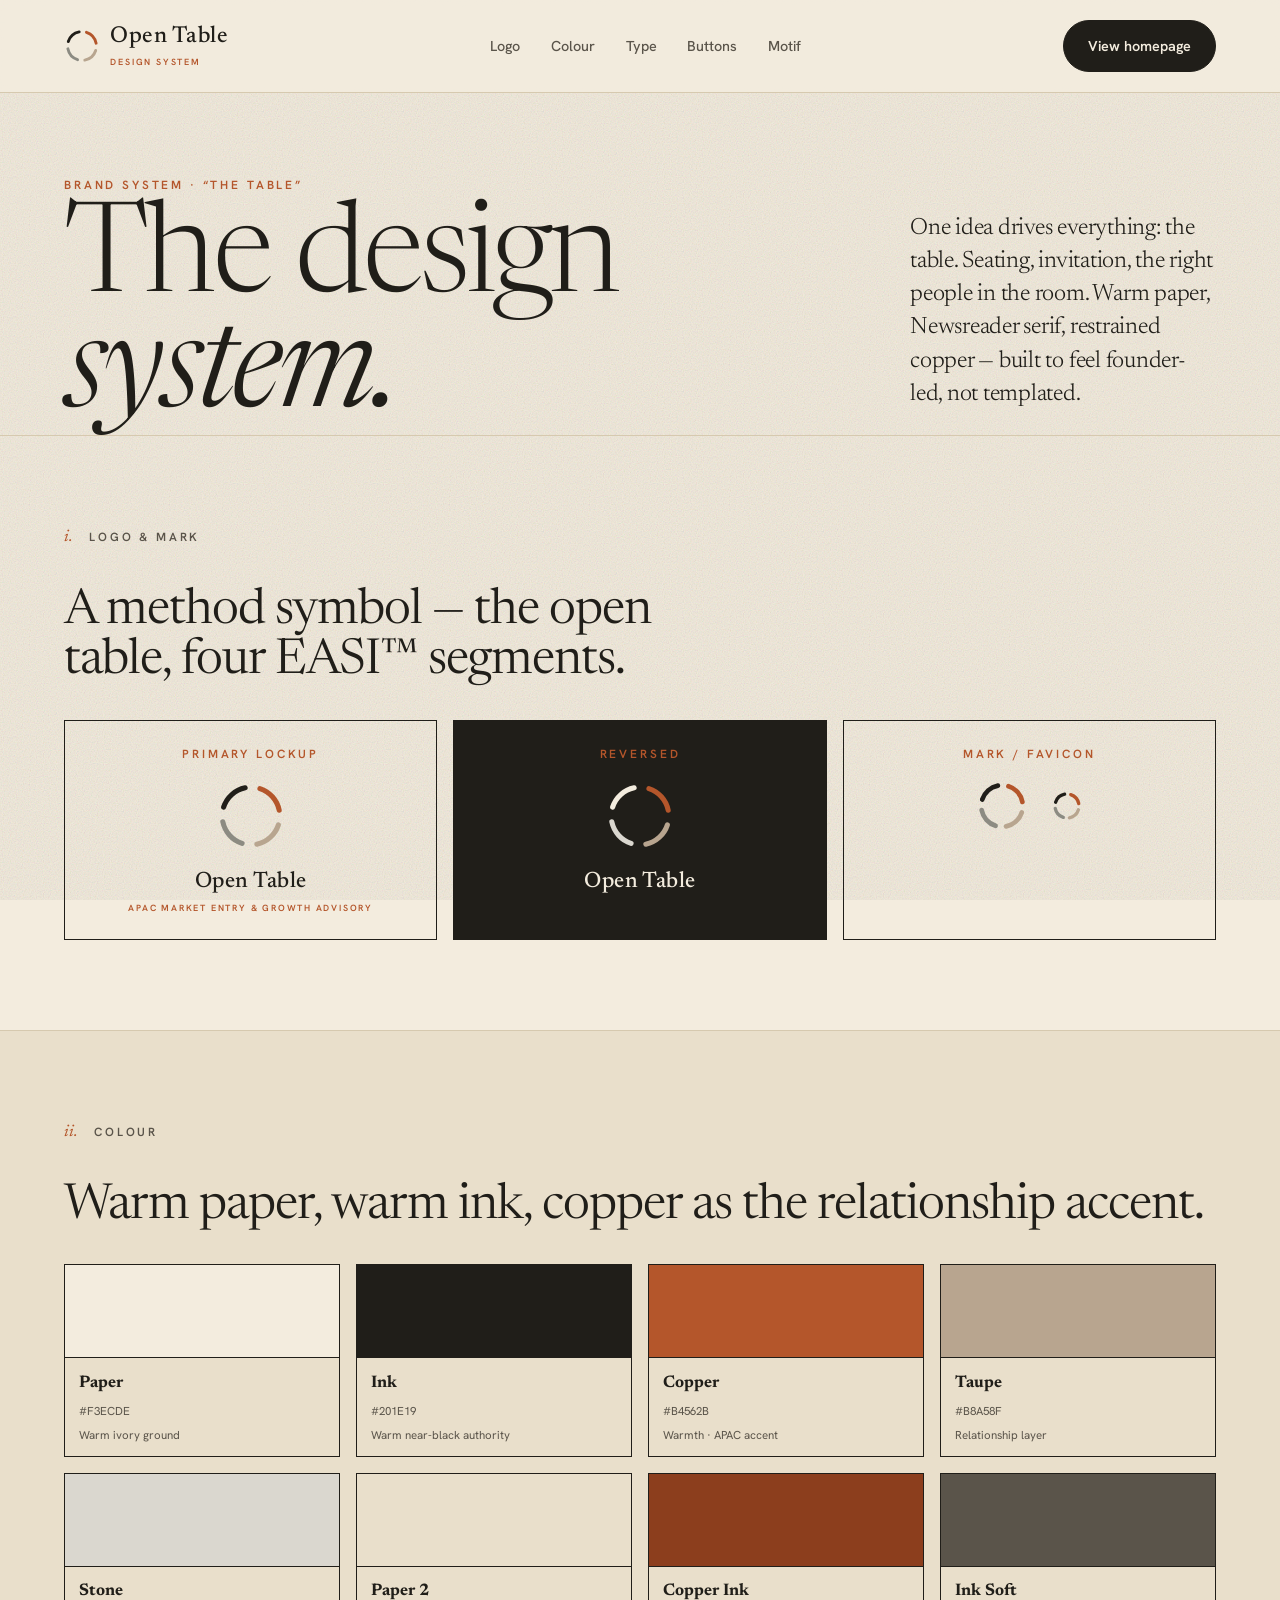
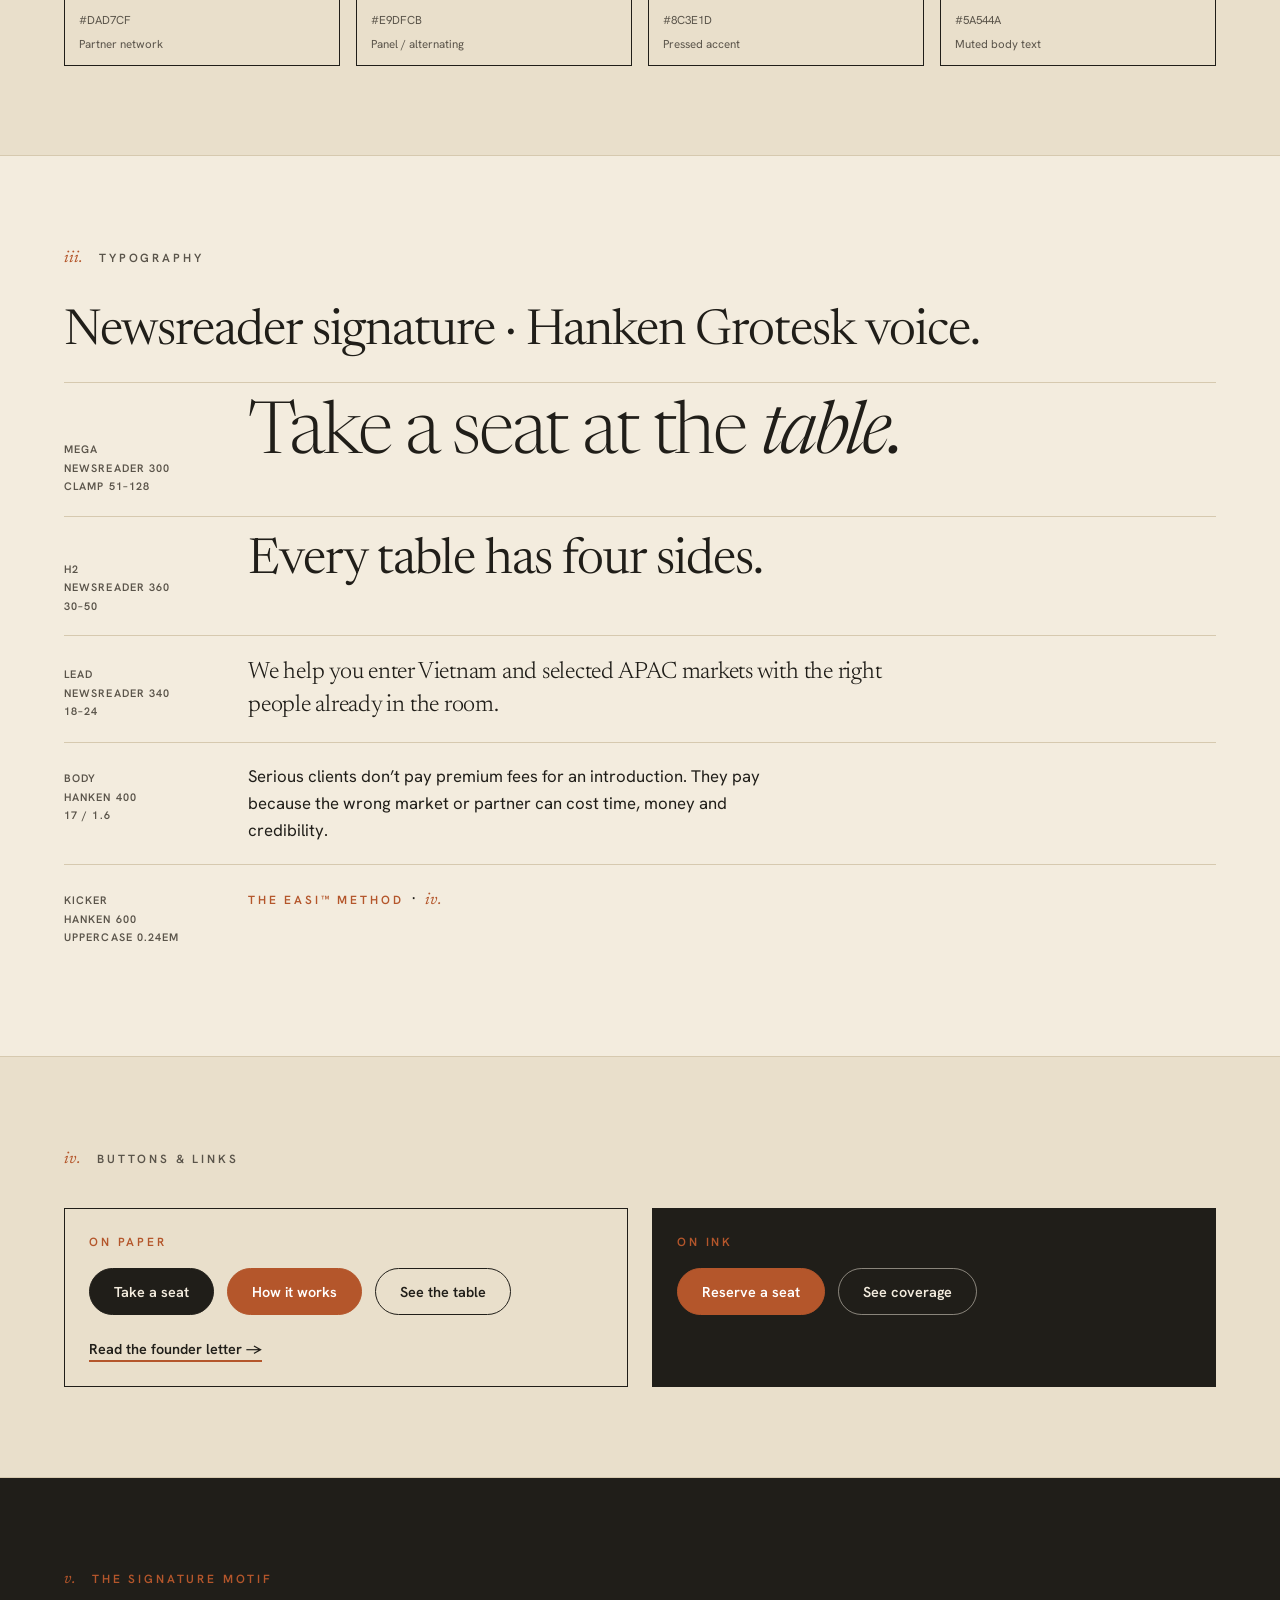
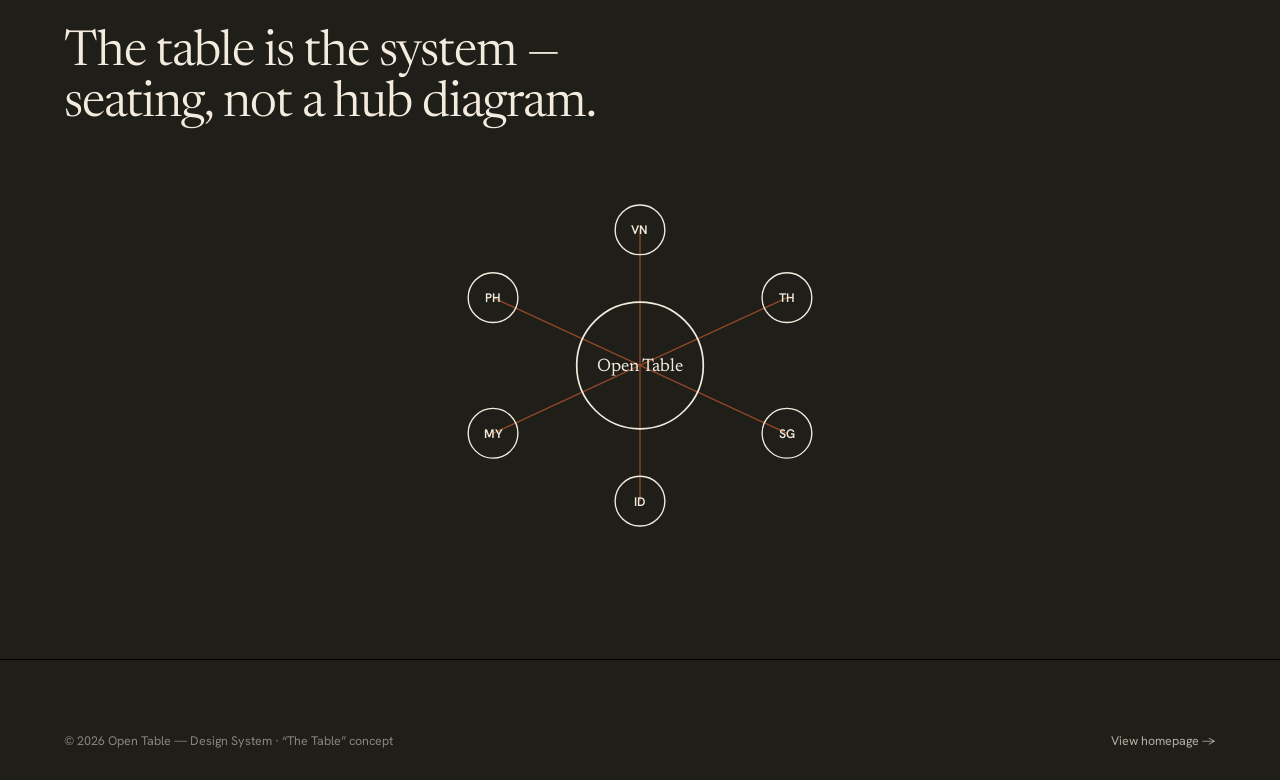
==== design-system.html @ 62f6e9d0 "Open Table homepage redesign — 'The Table' concept preview Static preview: editorial concept build (" ====
<!DOCTYPE html>
<html lang="en">
<head>
<meta charset="UTF-8" />
<meta name="viewport" content="width=device-width, initial-scale=1.0" />
<title>Open Table — Design System</title>
<link rel="preconnect" href="https://fonts.googleapis.com" />
<link rel="preconnect" href="https://fonts.gstatic.com" crossorigin />
<link href="https://fonts.googleapis.com/css2?family=Hanken+Grotesk:wght@400;500;600;700&family=Newsreader:ital,opsz,wght@0,6..72,300..600;1,6..72,300..500&display=swap" rel="stylesheet" />
<link rel="stylesheet" href="assets/css/tokens.css" />
<link rel="stylesheet" href="assets/css/style.css" />
</head>
<body>

<header class="topbar">
  <a class="brand" href="index.html">
    <svg class="brand__ring" viewBox="0 0 100 100" aria-hidden="true">
      <g fill="none" stroke-width="8" stroke-linecap="round">
        <circle cx="50" cy="50" r="40" stroke="#B4562B" stroke-dasharray="42 209" transform="rotate(-72 50 50)"/>
        <circle cx="50" cy="50" r="40" stroke="#B8A58F" stroke-dasharray="42 209" transform="rotate(18 50 50)"/>
        <circle cx="50" cy="50" r="40" stroke="#8C8B82" stroke-dasharray="42 209" transform="rotate(108 50 50)"/>
        <circle cx="50" cy="50" r="40" stroke="#201E19" stroke-dasharray="42 209" transform="rotate(198 50 50)"/>
      </g>
    </svg>
    <span><span class="brand__name">Open Table</span><span class="brand__sub">Design System</span></span>
  </a>
  <nav class="mainnav">
    <a href="#logo">Logo</a><a href="#colour">Colour</a><a href="#type">Type</a><a href="#buttons">Buttons</a><a href="#motif">Motif</a>
  </nav>
  <a class="btn btn--fill" href="index.html">View homepage</a>
</header>

<!-- INTRO -->
<section class="hero">
  <div class="wrap">
    <div class="hero__head">
      <div>
        <span class="kicker">Brand system · “The Table”</span>
        <h1 class="mega">The design<br><em>system.</em></h1>
      </div>
      <div class="hero__aside">
        <p class="lead">One idea drives everything: the table. Seating, invitation, the right people in the room. Warm paper, Newsreader serif, restrained copper — built to feel founder-led, not templated.</p>
      </div>
    </div>
  </div>
</section>

<!-- LOGO -->
<section class="sec" id="logo">
  <div class="wrap">
    <div class="sechead"><span class="seatno">i.</span><span class="kicker kicker--ink">Logo &amp; mark</span></div>
    <h2 class="h2" style="max-width:24ch;margin-bottom:2rem;">A method symbol — the open table, four EASI™ segments.</h2>
    <div class="grid-3">
      <div class="tile" style="text-align:center;">
        <span class="kicker">Primary lockup</span>
        <svg class="brand__ring" style="width:72px;height:72px;margin:0 auto;" viewBox="0 0 100 100"><g fill="none" stroke-width="7" stroke-linecap="round"><circle cx="50" cy="50" r="40" stroke="#B4562B" stroke-dasharray="42 209" transform="rotate(-72 50 50)"/><circle cx="50" cy="50" r="40" stroke="#B8A58F" stroke-dasharray="42 209" transform="rotate(18 50 50)"/><circle cx="50" cy="50" r="40" stroke="#8C8B82" stroke-dasharray="42 209" transform="rotate(108 50 50)"/><circle cx="50" cy="50" r="40" stroke="#201E19" stroke-dasharray="42 209" transform="rotate(198 50 50)"/></g></svg>
        <div style="margin-top:1rem;"><span class="brand__name" style="font-size:1.4rem;">Open Table</span><span class="brand__sub" style="display:block;margin-top:6px;">APAC Market Entry &amp; Growth Advisory</span></div>
      </div>
      <div class="tile" style="text-align:center;background:var(--ink);border-color:var(--ink);">
        <span class="kicker">Reversed</span>
        <svg class="brand__ring" style="width:72px;height:72px;margin:0 auto;" viewBox="0 0 100 100"><g fill="none" stroke-width="7" stroke-linecap="round"><circle cx="50" cy="50" r="40" stroke="#B4562B" stroke-dasharray="42 209" transform="rotate(-72 50 50)"/><circle cx="50" cy="50" r="40" stroke="#B8A58F" stroke-dasharray="42 209" transform="rotate(18 50 50)"/><circle cx="50" cy="50" r="40" stroke="#DAD7CF" stroke-dasharray="42 209" transform="rotate(108 50 50)"/><circle cx="50" cy="50" r="40" stroke="#F3ECDE" stroke-dasharray="42 209" transform="rotate(198 50 50)"/></g></svg>
        <div style="margin-top:1rem;"><span class="brand__name" style="font-size:1.4rem;color:var(--paper);">Open Table</span></div>
      </div>
      <div class="tile" style="text-align:center;">
        <span class="kicker">Mark / favicon</span>
        <div style="display:flex;gap:1.5rem;justify-content:center;align-items:center;">
          <svg class="brand__ring" style="width:52px;height:52px;" viewBox="0 0 100 100"><g fill="none" stroke-width="9" stroke-linecap="round"><circle cx="50" cy="50" r="40" stroke="#B4562B" stroke-dasharray="42 209" transform="rotate(-72 50 50)"/><circle cx="50" cy="50" r="40" stroke="#B8A58F" stroke-dasharray="42 209" transform="rotate(18 50 50)"/><circle cx="50" cy="50" r="40" stroke="#8C8B82" stroke-dasharray="42 209" transform="rotate(108 50 50)"/><circle cx="50" cy="50" r="40" stroke="#201E19" stroke-dasharray="42 209" transform="rotate(198 50 50)"/></g></svg>
          <svg class="brand__ring" style="width:30px;height:30px;" viewBox="0 0 100 100"><g fill="none" stroke-width="11" stroke-linecap="round"><circle cx="50" cy="50" r="40" stroke="#B4562B" stroke-dasharray="42 209" transform="rotate(-72 50 50)"/><circle cx="50" cy="50" r="40" stroke="#B8A58F" stroke-dasharray="42 209" transform="rotate(18 50 50)"/><circle cx="50" cy="50" r="40" stroke="#8C8B82" stroke-dasharray="42 209" transform="rotate(108 50 50)"/><circle cx="50" cy="50" r="40" stroke="#201E19" stroke-dasharray="42 209" transform="rotate(198 50 50)"/></g></svg>
        </div>
      </div>
    </div>
  </div>
</section>

<!-- COLOUR -->
<section class="sec sec--panel" id="colour">
  <div class="wrap">
    <div class="sechead"><span class="seatno">ii.</span><span class="kicker kicker--ink">Colour</span></div>
    <h2 class="h2" style="margin-bottom:2rem;">Warm paper, warm ink, copper as the relationship accent.</h2>
    <div class="grid-4">
      <div class="swatch"><div class="swatch__chip" style="background:#F3ECDE"></div><div class="swatch__meta"><b>Paper</b><code>#F3ECDE</code><small>Warm ivory ground</small></div></div>
      <div class="swatch"><div class="swatch__chip" style="background:#201E19"></div><div class="swatch__meta"><b>Ink</b><code>#201E19</code><small>Warm near-black authority</small></div></div>
      <div class="swatch"><div class="swatch__chip" style="background:#B4562B"></div><div class="swatch__meta"><b>Copper</b><code>#B4562B</code><small>Warmth · APAC accent</small></div></div>
      <div class="swatch"><div class="swatch__chip" style="background:#B8A58F"></div><div class="swatch__meta"><b>Taupe</b><code>#B8A58F</code><small>Relationship layer</small></div></div>
      <div class="swatch"><div class="swatch__chip" style="background:#DAD7CF"></div><div class="swatch__meta"><b>Stone</b><code>#DAD7CF</code><small>Partner network</small></div></div>
      <div class="swatch"><div class="swatch__chip" style="background:#E9DFCB"></div><div class="swatch__meta"><b>Paper 2</b><code>#E9DFCB</code><small>Panel / alternating</small></div></div>
      <div class="swatch"><div class="swatch__chip" style="background:#8C3E1D"></div><div class="swatch__meta"><b>Copper Ink</b><code>#8C3E1D</code><small>Pressed accent</small></div></div>
      <div class="swatch"><div class="swatch__chip" style="background:#5A544A"></div><div class="swatch__meta"><b>Ink Soft</b><code>#5A544A</code><small>Muted body text</small></div></div>
    </div>
  </div>
</section>

<!-- TYPE -->
<section class="sec" id="type">
  <div class="wrap">
    <div class="sechead"><span class="seatno">iii.</span><span class="kicker kicker--ink">Typography</span></div>
    <h2 class="h2" style="margin-bottom:1.5rem;">Newsreader signature · Hanken Grotesk voice.</h2>
    <div class="type-row"><div class="meta">Mega<br>Newsreader 300<br>clamp 51–128</div><div class="mega" style="font-size:clamp(2.5rem,6vw,4.5rem)">Take a seat at the <em>table.</em></div></div>
    <div class="type-row"><div class="meta">H2<br>Newsreader 360<br>30–50</div><div class="h2">Every table has four sides.</div></div>
    <div class="type-row"><div class="meta">Lead<br>Newsreader 340<br>18–24</div><div class="lead" style="max-width:50ch;">We help you enter Vietnam and selected APAC markets with the right people already in the room.</div></div>
    <div class="type-row"><div class="meta">Body<br>Hanken 400<br>17 / 1.6</div><div class="body-sans">Serious clients don’t pay premium fees for an introduction. They pay because the wrong market or partner can cost time, money and credibility.</div></div>
    <div class="type-row"><div class="meta">Kicker<br>Hanken 600<br>uppercase 0.24em</div><div><span class="kicker">The EASI™ Method</span> &nbsp;·&nbsp; <span class="seatno">iv.</span></div></div>
  </div>
</section>

<!-- BUTTONS -->
<section class="sec sec--panel" id="buttons">
  <div class="wrap">
    <div class="sechead"><span class="seatno">iv.</span><span class="kicker kicker--ink">Buttons &amp; links</span></div>
    <div class="grid-2">
      <div class="tile"><span class="kicker">On paper</span>
        <div class="btn-row"><button class="btn btn--fill">Take a seat</button><button class="btn btn--copper">How it works</button><button class="btn btn--ghost">See the table</button></div>
        <div style="margin-top:1.25rem;"><a class="underlink" href="#">Read the founder letter</a></div>
      </div>
      <div class="tile" style="background:var(--ink);border-color:var(--ink);"><span class="kicker">On ink</span>
        <div class="btn-row"><button class="btn btn--copper">Reserve a seat</button><button class="btn btn--onink">See coverage</button></div>
      </div>
    </div>
  </div>
</section>

<!-- MOTIF -->
<section class="sec sec--ink" id="motif">
  <div class="wrap">
    <div class="sechead"><span class="seatno" style="color:var(--copper)">v.</span><span class="kicker">The signature motif</span></div>
    <h2 class="h2" style="max-width:20ch;margin-bottom:2rem;">The table is the system — seating, not a hub diagram.</h2>
    <svg viewBox="0 0 460 360" style="max-width:520px;margin:0 auto;" role="img" aria-label="Seating diagram motif">
      <g stroke="#B4562B" stroke-width="1.2" opacity="0.75">
        <line x1="230" y1="180" x2="230" y2="60"/><line x1="230" y1="180" x2="360" y2="120"/><line x1="230" y1="180" x2="360" y2="240"/><line x1="230" y1="180" x2="230" y2="300"/><line x1="230" y1="180" x2="100" y2="240"/><line x1="230" y1="180" x2="100" y2="120"/>
      </g>
      <circle cx="230" cy="180" r="56" fill="none" stroke="#F3ECDE" stroke-width="1.5"/>
      <text x="230" y="185" text-anchor="middle" font-family="Newsreader, serif" font-size="16" fill="#F3ECDE">Open Table</text>
      <g fill="#F3ECDE" text-anchor="middle" font-family="Hanken Grotesk, sans-serif" font-weight="600" font-size="11">
        <circle cx="230" cy="60" r="22" fill="none" stroke="#F3ECDE" stroke-width="1.2"/><text x="230" y="64">VN</text>
        <circle cx="360" cy="120" r="22" fill="none" stroke="#F3ECDE" stroke-width="1.2"/><text x="360" y="124">TH</text>
        <circle cx="360" cy="240" r="22" fill="none" stroke="#F3ECDE" stroke-width="1.2"/><text x="360" y="244">SG</text>
        <circle cx="230" cy="300" r="22" fill="none" stroke="#F3ECDE" stroke-width="1.2"/><text x="230" y="304">ID</text>
        <circle cx="100" cy="240" r="22" fill="none" stroke="#F3ECDE" stroke-width="1.2"/><text x="100" y="244">MY</text>
        <circle cx="100" cy="120" r="22" fill="none" stroke="#F3ECDE" stroke-width="1.2"/><text x="100" y="124">PH</text>
      </g>
    </svg>
  </div>
</section>

<footer class="foot">
  <div class="wrap">
    <div class="foot__legal" style="border:0;padding:0;">
      <span>© 2026 Open Table — Design System · “The Table” concept</span>
      <span><a href="index.html">View homepage →</a></span>
    </div>
  </div>
</footer>

<script src="assets/js/reveal.js" defer></script>
</body>
</html>
---- assets/css/tokens.css ----
/* ============================================================
   OPEN TABLE — Design Tokens  ·  "The Table" concept
   ============================================================ */
:root {
  /* Warm paper + ink (not flat corporate white/beige) */
  --paper:    #F3ECDE;   /* warm ivory ground            */
  --paper-2:  #E9DFCB;   /* deeper panel                 */
  --cream:    #FBF7EE;   /* raised surface               */
  --ink:      #201E19;   /* warm near-black              */
  --ink-soft: #5A544A;   /* muted body                   */
  --line:     #D6C9AF;   /* warm hairline                */

  /* Brand palette (from deck, slightly enriched) */
  --copper:      #B4562B;
  --copper-ink:  #8C3E1D;
  --copper-tint: #E7D3C2;
  --taupe:       #B8A58F;
  --stone:       #DAD7CF;
  --charcoal:    #201E19;

  /* Semantic */
  --bg: var(--paper);
  --text: var(--ink);
  --muted: var(--ink-soft);
  --accent: var(--copper);
  --border: var(--line);

  /* Type */
  --serif: "Newsreader", Georgia, "Times New Roman", serif;
  --sans:  "Hanken Grotesk", system-ui, -apple-system, Segoe UI, sans-serif;

  --fs-mega:  clamp(3.2rem, 1.4rem + 8vw, 8rem);
  --fs-h1:    clamp(2.4rem, 1.4rem + 4vw, 4.5rem);
  --fs-h2:    clamp(1.9rem, 1.3rem + 2.4vw, 3.1rem);
  --fs-h3:    clamp(1.3rem, 1.05rem + 1vw, 1.7rem);
  --fs-lead:  clamp(1.15rem, 1rem + 0.6vw, 1.5rem);
  --fs-body:  1.05rem;
  --fs-small: 0.82rem;

  --gutter: clamp(1.25rem, 5vw, 5rem);
  --maxw: 1320px;
}
---- assets/css/style.css ----
/* ============================================================
   OPEN TABLE — "The Table" concept
   Built around the seating metaphor. Layout rhythm varies
   per section on purpose (anti-template).
   ============================================================ */

*,*::before,*::after{ box-sizing:border-box; }
html{ scroll-behavior:smooth; -webkit-text-size-adjust:100%; }

body{
  margin:0;
  background:var(--bg);
  color:var(--text);
  font-family:var(--sans);
  font-size:var(--fs-body);
  line-height:1.6;
  -webkit-font-smoothing:antialiased;
  text-rendering:optimizeLegibility;
  position:relative;
}
/* Paper grain — kills the flat-corporate feel */
body::before{
  content:""; position:fixed; inset:0; pointer-events:none; z-index:1; opacity:0.5;
  background-image:url("data:image/svg+xml,%3Csvg xmlns='http://www.w3.org/2000/svg' width='140' height='140'%3E%3Cfilter id='n'%3E%3CfeTurbulence type='fractalNoise' baseFrequency='0.85' numOctaves='2' stitchTiles='stitch'/%3E%3C/filter%3E%3Crect width='100%25' height='100%25' filter='url(%23n)' opacity='0.55'/%3E%3C/svg%3E");
  mix-blend-mode:multiply;
}
body > *{ position:relative; z-index:2; }

img,svg{ display:block; max-width:100%; }
a{ color:inherit; text-decoration:none; }
::selection{ background:var(--copper); color:#fff; }

.wrap{ width:100%; max-width:var(--maxw); margin-inline:auto; padding-inline:var(--gutter); }

/* ---- Type roles ---- */
h1,h2,h3{ margin:0; font-weight:400; }
.serif{ font-family:var(--serif); }
.mega{ font-family:var(--serif); font-weight:300; font-size:var(--fs-mega); line-height:0.92; letter-spacing:-0.03em; }
.mega em, .h1 em, .h2 em{ font-style:italic; font-weight:340; }
.h1{ font-family:var(--serif); font-weight:340; font-size:var(--fs-h1); line-height:1; letter-spacing:-0.025em; }
.h2{ font-family:var(--serif); font-weight:360; font-size:var(--fs-h2); line-height:1.02; letter-spacing:-0.02em; }
.h3{ font-family:var(--serif); font-weight:420; font-size:var(--fs-h3); line-height:1.12; letter-spacing:-0.01em; }
.lead{ font-family:var(--serif); font-weight:340; font-size:var(--fs-lead); line-height:1.4; letter-spacing:-0.01em; }
.body-sans{ max-width:60ch; }

/* small-caps label instead of mono-cosplay */
.kicker{
  font-family:var(--sans); font-weight:600; font-size:0.74rem;
  letter-spacing:0.24em; text-transform:uppercase; color:var(--copper);
}
.kicker--ink{ color:var(--ink-soft); }
.seatno{ font-family:var(--serif); font-style:italic; font-size:1rem; color:var(--copper); }

/* ============================================================
   HEADER
   ============================================================ */
.topbar{
  display:flex; align-items:center; justify-content:space-between; gap:2rem;
  padding:1.25rem var(--gutter);
  border-bottom:1px solid var(--border);
  position:sticky; top:0; z-index:60;
  background:color-mix(in srgb, var(--paper) 88%, transparent);
  backdrop-filter:blur(8px);
}
.brand{ display:inline-flex; align-items:center; gap:0.65rem; }
.brand__ring{ width:36px; height:36px; flex:none; }
.brand__name{ font-family:var(--serif); font-weight:500; font-size:1.45rem; letter-spacing:0.02em; line-height:1; }
.brand__sub{ display:block; font-family:var(--sans); font-size:0.56rem; font-weight:600; letter-spacing:0.2em; text-transform:uppercase; color:var(--copper); margin-top:5px; }
.mainnav{ display:flex; align-items:center; gap:clamp(1rem,2.4vw,2rem); }
.mainnav a{ font-family:var(--sans); font-weight:500; font-size:0.9rem; color:var(--ink-soft); transition:color .15s; }
.mainnav a:hover{ color:var(--ink); }
@media(max-width:940px){ .mainnav, .topbar .btn{ display:none; } }

/* ============================================================
   BUTTONS
   ============================================================ */
.btn{
  display:inline-flex; align-items:center; gap:0.55rem;
  font-family:var(--sans); font-weight:600; font-size:0.9rem;
  padding:0.85rem 1.5rem; border:1.5px solid var(--ink); border-radius:100px;
  background:transparent; color:var(--ink); cursor:pointer;
  transition:background .18s, color .18s, transform .18s;
}
.btn:hover{ transform:translateY(-2px); }
.btn--fill{ background:var(--ink); color:var(--paper); }
.btn--fill:hover{ background:var(--copper); border-color:var(--copper); }
.btn--copper{ background:var(--copper); border-color:var(--copper); color:#fff; }
.btn--copper:hover{ background:var(--copper-ink); border-color:var(--copper-ink); }
.btn--ghost:hover{ background:var(--ink); color:var(--paper); }
.btn--onink{ border-color:rgba(243,236,222,0.5); color:var(--paper); }
.btn--onink:hover{ background:var(--paper); color:var(--ink); }
.btn-row{ display:flex; flex-wrap:wrap; gap:0.8rem; }
.underlink{ font-family:var(--sans); font-weight:600; font-size:0.9rem; border-bottom:2px solid var(--copper); padding-bottom:2px; }
.underlink::after{ content:" \2192"; }

/* ============================================================
   HERO  —  the table sits under the invitation
   ============================================================ */
.hero{ padding:clamp(2.5rem,6vw,5rem) 0 0; border-bottom:1px solid var(--border); overflow:hidden; }
.hero__head{ display:grid; grid-template-columns:1fr auto; gap:2rem; align-items:end; }
@media(max-width:820px){ .hero__head{ grid-template-columns:1fr; } }
.hero .mega{ margin:0.5rem 0 0; }
.hero__aside{ max-width:34ch; }
.hero__aside .lead{ color:var(--ink); }
.hero__aside .btn-row{ margin-top:1.5rem; }

/* the table graphic band */
.tablewrap{ margin-top:clamp(2rem,4vw,3.5rem); }
.tablefig{ width:100%; height:auto; display:block; }
.hero__foot{ display:flex; flex-wrap:wrap; gap:1.5rem 2.5rem; padding:1.5rem 0 clamp(2rem,4vw,3rem); }
.hero__foot div{ border-left:2px solid var(--copper); padding-left:0.9rem; }
.hero__foot b{ font-family:var(--serif); font-size:1.25rem; display:block; line-height:1.1; }
.hero__foot span{ font-size:0.82rem; color:var(--ink-soft); }

/* ============================================================
   INVITATION RULE (running line between the name letters)
   ============================================================ */
.marquee{ background:var(--ink); color:var(--paper); }
.marquee .wrap{ display:flex; align-items:center; justify-content:center; gap:1.5rem; flex-wrap:wrap; padding:0.85rem 0; }
.marquee span{ font-family:var(--serif); font-style:italic; font-size:1.05rem; }
.marquee .dot{ color:var(--copper); font-style:normal; }

/* ============================================================
   SECTION SHELL (varies via modifiers)
   ============================================================ */
.sec{ padding-block:clamp(3.5rem,7vw,6.5rem); border-bottom:1px solid var(--border); }
.sec--panel{ background:var(--paper-2); }
.sec--ink{ background:var(--ink); color:var(--paper); border-bottom-color:#000; }
.sec--ink .lead{ color:rgba(243,236,222,0.92); }
.sec--ink .muted{ color:rgba(243,236,222,0.6); }
.sechead{ display:flex; align-items:baseline; gap:1rem; margin-bottom:2.25rem; }
.sechead .seatno{ flex:none; }

/* ============================================================
   METHOD — four sides of the table
   ============================================================ */
.method-intro{ display:grid; grid-template-columns:1fr 1fr; gap:clamp(1.5rem,4vw,4rem); align-items:end; margin-bottom:3rem; }
@media(max-width:780px){ .method-intro{ grid-template-columns:1fr; } }
.sides{ display:grid; grid-template-columns:repeat(4,1fr); gap:0; border:1px solid var(--ink); }
@media(max-width:780px){ .sides{ grid-template-columns:1fr 1fr; } }
@media(max-width:460px){ .sides{ grid-template-columns:1fr; } }
.side{ padding:clamp(1.25rem,2.4vw,2rem); border-right:1px solid var(--line); position:relative; min-height:210px; display:flex; flex-direction:column; }
.side:last-child{ border-right:0; }
@media(max-width:780px){ .side{ border-bottom:1px solid var(--line); } }
.side__L{ font-family:var(--serif); font-weight:300; font-size:clamp(3rem,5vw,4.5rem); line-height:0.8; color:var(--copper); }
.side__n{ font-family:var(--serif); font-style:italic; font-size:1.35rem; margin:0.75rem 0 0.35rem; }
.side__d{ font-size:0.9rem; color:var(--ink-soft); margin-top:auto; }
.side__tag{ font-family:var(--sans); font-weight:600; font-size:0.66rem; letter-spacing:0.16em; text-transform:uppercase; color:var(--copper); margin-top:0.75rem; }

/* ============================================================
   POSITION — big typographic Not / Is
   ============================================================ */
.stance{ display:grid; gap:0; }
.stance__row{ display:grid; grid-template-columns:1fr 1fr; gap:clamp(1rem,4vw,4rem); padding:1.5rem 0; border-top:1px solid rgba(243,236,222,0.18); align-items:baseline; }
.stance__row:first-child{ border-top:0; }
.stance__not{ font-family:var(--serif); font-size:clamp(1.2rem,2.4vw,1.9rem); color:rgba(243,236,222,0.42); text-decoration:line-through; text-decoration-color:var(--copper); text-decoration-thickness:1px; letter-spacing:-0.01em; }
.stance__is{ font-family:var(--serif); font-style:italic; font-size:clamp(1.35rem,2.8vw,2.3rem); letter-spacing:-0.01em; }
.stance__is b{ font-style:normal; font-weight:300; color:var(--copper); font-family:var(--sans); font-size:0.66rem; letter-spacing:0.2em; text-transform:uppercase; display:block; margin-bottom:0.35rem; }
@media(max-width:640px){ .stance__row{ grid-template-columns:1fr; gap:0.4rem; } }

/* ============================================================
   FOUNDER — a signed letter
   ============================================================ */
.letter{ display:grid; grid-template-columns:0.8fr 1.2fr; gap:clamp(2rem,5vw,4.5rem); align-items:start; }
@media(max-width:820px){ .letter{ grid-template-columns:1fr; } }
.letter__aside{ position:sticky; top:120px; }
.portrait{ margin:0; border:1px solid var(--ink); padding:0.55rem; background:var(--cream); }
.portrait img{
  display:block; width:100%; aspect-ratio:4/5; object-fit:cover; object-position:54% 32%;
  filter:saturate(1.02) contrast(1.02);
}
.portrait figcaption{
  font-family:var(--sans); font-weight:600; font-size:0.68rem; letter-spacing:0.14em;
  text-transform:uppercase; color:var(--ink-soft);
  padding:0.7rem 0.15rem 0.15rem; display:flex; justify-content:space-between; gap:0.5rem;
}
.letter__aside .kicker{ display:block; margin-top:1.25rem; }
.letter__aside .fact{ font-family:var(--serif); font-size:1.05rem; line-height:1.35; margin-top:0.5rem; }
.letter__body .h2{ max-width:20ch; }
.letter__p{ font-family:var(--serif); font-weight:340; font-size:clamp(1.15rem,1rem+0.7vw,1.5rem); line-height:1.5; letter-spacing:-0.01em; margin:1.5rem 0; }
.letter__p em{ font-style:italic; color:var(--copper-ink); }
.sign{ margin-top:2rem; }
.sign__name{ font-family:var(--serif); font-style:italic; font-size:2rem; }
.sign__role{ font-family:var(--sans); font-weight:600; font-size:0.72rem; letter-spacing:0.16em; text-transform:uppercase; color:var(--ink-soft); margin-top:0.35rem; }

/* ============================================================
   ENGAGEMENTS — index rows
   ============================================================ */
.rows{ border-top:1px solid var(--ink); }
.row{
  display:grid; grid-template-columns:3.5rem 1fr auto; gap:1.5rem; align-items:baseline;
  padding:1.5rem 0.5rem; border-bottom:1px solid var(--line);
  transition:background .18s, padding-left .18s;
}
.row:hover{ background:var(--cream); padding-left:1.25rem; }
.row__n{ font-family:var(--serif); font-style:italic; font-size:1.3rem; color:var(--copper); }
.row__t{ font-family:var(--serif); font-size:clamp(1.3rem,2.2vw,1.7rem); letter-spacing:-0.01em; }
.row__d{ font-size:0.92rem; color:var(--ink-soft); max-width:52ch; margin-top:0.25rem; }
.row__tag{ font-family:var(--sans); font-weight:600; font-size:0.66rem; letter-spacing:0.16em; text-transform:uppercase; color:var(--copper); white-space:nowrap; }
@media(max-width:680px){ .row{ grid-template-columns:2.5rem 1fr; } .row__tag{ display:none; } }

/* ============================================================
   PARTNERS — the seating diagram (big table)
   ============================================================ */
.partners{ display:grid; grid-template-columns:0.9fr 1.1fr; gap:clamp(2rem,5vw,4rem); align-items:center; }
@media(max-width:860px){ .partners{ grid-template-columns:1fr; } }
.bigtable{ width:100%; height:auto; }
.bigtable .seat-label{ font-family:var(--sans); font-weight:600; font-size:11px; letter-spacing:0.12em; text-transform:uppercase; }
.bigtable .seat-sub{ font-family:var(--sans); font-size:8.5px; letter-spacing:0.08em; text-transform:uppercase; }
.bigtable .ctr{ font-family:var(--serif); font-size:19px; letter-spacing:0.04em; }
.bigtable .ctr-sub{ font-family:var(--sans); font-weight:600; font-size:8px; letter-spacing:0.2em; text-transform:uppercase; }

/* ============================================================
   MARKETS — tiers
   ============================================================ */
.tiers{ border-top:1px solid var(--ink); }
.tier{ display:grid; grid-template-columns:13rem 1fr; gap:1.5rem; padding:1.75rem 0; border-bottom:1px solid var(--line); align-items:baseline; }
.tier__k{ font-family:var(--serif); font-style:italic; font-size:1.35rem; color:var(--copper); }
.tier__k small{ display:block; font-family:var(--sans); font-style:normal; font-weight:600; font-size:0.66rem; letter-spacing:0.16em; text-transform:uppercase; color:var(--ink-soft); margin-top:0.4rem; }
.tier__m{ font-family:var(--serif); font-size:clamp(1.2rem,2vw,1.55rem); letter-spacing:-0.01em; }
.tier__note{ font-size:0.88rem; color:var(--ink-soft); margin-top:0.4rem; max-width:60ch; }
@media(max-width:680px){ .tier{ grid-template-columns:1fr; gap:0.5rem; } }

/* ============================================================
   PATHWAYS
   ============================================================ */
.paths{ display:grid; grid-template-columns:repeat(3,1fr); gap:0; border:1px solid var(--ink); }
@media(max-width:820px){ .paths{ grid-template-columns:1fr; } }
.path{ padding:clamp(1.5rem,2.4vw,2rem); border-right:1px solid var(--line); }
.path:last-child{ border-right:0; }
@media(max-width:820px){ .path{ border-right:0; border-bottom:1px solid var(--line); } }
.path__id{ font-family:var(--serif); font-style:italic; color:var(--copper); font-size:0.95rem; }
.path__t{ font-family:var(--serif); font-size:1.5rem; letter-spacing:-0.01em; margin:0.5rem 0 0.75rem; }
.path__d{ font-size:0.92rem; color:var(--ink-soft); }
.path__seq{ font-family:var(--sans); font-weight:600; font-size:0.66rem; letter-spacing:0.14em; text-transform:uppercase; color:var(--copper); margin-top:1.25rem; padding-top:1rem; border-top:1px solid var(--line); }

/* ============================================================
   CONSULTATION — a place card / invitation
   ============================================================ */
.invite{ display:grid; grid-template-columns:1.15fr 0.85fr; gap:clamp(2rem,5vw,4rem); align-items:center; }
@media(max-width:820px){ .invite{ grid-template-columns:1fr; } }
.placecard{
  background:var(--cream); color:var(--ink);
  border:1px solid var(--copper); padding:clamp(1.75rem,3vw,2.75rem);
  position:relative;
}
.placecard::before{ content:""; position:absolute; inset:9px; border:1px solid var(--copper-tint); pointer-events:none; }
.placecard .kicker{ display:block; }
.placecard__price{ font-family:var(--serif); font-size:clamp(3rem,6vw,4.5rem); line-height:1; margin:0.75rem 0 0.25rem; }
.placecard__price sup{ font-size:0.9rem; vertical-align:top; color:var(--copper); font-family:var(--sans); font-weight:600; letter-spacing:0.1em; }
.placecard .body-sans{ font-size:0.92rem; color:var(--ink-soft); }
.placecard .btn{ margin-top:1.5rem; width:100%; justify-content:center; }

/* ============================================================
   FOOTER
   ============================================================ */
.foot{ background:var(--ink); color:rgba(243,236,222,0.7); }
.foot .wrap{ padding-block:clamp(3rem,6vw,4.5rem) 1.75rem; }
.foot a{ color:rgba(243,236,222,0.7); }
.foot a:hover{ color:var(--paper); }
.foot__grid{ display:grid; grid-template-columns:1.7fr 1fr 1fr 1fr; gap:2rem; padding-bottom:2.5rem; border-bottom:1px solid rgba(243,236,222,0.16); }
@media(max-width:780px){ .foot__grid{ grid-template-columns:1fr 1fr; } }
.foot .brand__name{ color:var(--paper); }
.foot h4{ font-family:var(--sans); font-weight:600; font-size:0.68rem; letter-spacing:0.18em; text-transform:uppercase; color:var(--copper); margin-bottom:0.9rem; }
.foot ul{ list-style:none; margin:0; padding:0; display:grid; gap:0.5rem; font-size:0.92rem; }
.foot__legal{ display:flex; justify-content:space-between; flex-wrap:wrap; gap:0.75rem; padding-top:1.5rem; font-size:0.78rem; color:rgba(243,236,222,0.5); }
.foot__tag{ font-family:var(--serif); font-style:italic; font-size:1.3rem; color:var(--paper); margin-top:1rem; }

/* ============================================================
   METHOD — four sides of the table (cross layout)
   ============================================================ */
.easitable{
  display:grid;
  grid-template-columns:1fr minmax(220px,1.15fr) 1fr;
  grid-template-rows:auto auto auto;
  gap:clamp(0.75rem,2vw,1.75rem);
  align-items:center;
}
.epill{ padding:0.75rem 1rem; }
.epill--r{ text-align:right; }
.epill--b{ text-align:center; }
.epill__L{ font-family:var(--serif); font-weight:300; font-size:clamp(2.4rem,4vw,3.4rem); line-height:0.75; color:var(--copper); }
.epill__n{ font-family:var(--serif); font-style:italic; font-size:1.35rem; margin-top:0.35rem; }
.epill__d{ font-size:0.86rem; color:var(--ink-soft); margin-top:0.25rem; max-width:26ch; }
.epill--r .epill__d{ margin-left:auto; }
.epill--b .epill__d{ margin-inline:auto; }
.epill__t{ font-family:var(--sans); font-weight:600; font-size:0.62rem; letter-spacing:0.18em; text-transform:uppercase; color:var(--copper); display:inline-block; margin-top:0.5rem; }
.et-top{ grid-area:1/2/2/3; }
.et-left{ grid-area:2/1/3/2; }
.et-ctr{ grid-area:2/2/3/3; }
.et-right{ grid-area:2/3/3/4; }
.et-bot{ grid-area:3/2/4/3; }
.et-ctr{
  border:1.5px solid var(--ink); background:var(--ink); color:var(--paper);
  aspect-ratio:1/1; display:grid; place-items:center; text-align:center; padding:1.25rem;
  position:relative;
}
.et-ctr::before{ content:""; position:absolute; inset:9px; border:1px solid rgba(243,236,222,0.22); }
.et-ctr b{ font-family:var(--serif); font-size:clamp(1.6rem,3vw,2.4rem); font-weight:340; letter-spacing:0.02em; }
.et-ctr span{ display:block; font-family:var(--sans); font-weight:600; font-size:0.6rem; letter-spacing:0.2em; text-transform:uppercase; color:var(--copper); margin-top:0.6rem; }
@media(max-width:760px){
  .easitable{ grid-template-columns:1fr; }
  .easitable > *{ grid-area:auto !important; text-align:left !important; }
  .epill--r .epill__d, .epill--b .epill__d{ margin-inline:0; }
  .et-ctr{ aspect-ratio:auto; padding:1.5rem; order:-1; }
}

/* ============================================================
   STANCE v2 — editorial redlines
   ============================================================ */
.redlines{ display:grid; gap:clamp(0.5rem,1.6vw,1.1rem); }
.redline{
  display:grid; grid-template-columns:1fr 2.5rem 1fr; align-items:center; gap:1rem;
  padding:1rem 0; border-top:1px solid rgba(243,236,222,0.14);
}
.redline:first-child{ border-top:0; }
.redline__not{
  text-align:right; font-family:var(--serif); font-size:clamp(1.1rem,2.2vw,1.75rem);
  color:rgba(243,236,222,0.4); position:relative; letter-spacing:-0.01em; white-space:nowrap;
}
.redline__not span{ position:relative; }
.redline__not span::after{
  content:""; position:absolute; left:-2%; right:-2%; top:52%; height:2px;
  background:var(--copper); transform:rotate(-1.6deg); transform-origin:center;
  transition:transform .5s ease;
}
.redline__arrow{ text-align:center; color:var(--copper); font-family:var(--serif); font-size:1.4rem; }
.redline__is{ font-family:var(--serif); font-style:italic; font-size:clamp(1.25rem,2.6vw,2.05rem); letter-spacing:-0.01em; }
@media(max-width:640px){
  .redline{ grid-template-columns:1fr; gap:0.15rem; padding:0.9rem 0; }
  .redline__not{ text-align:left; font-size:1.05rem; }
  .redline__arrow{ text-align:left; font-size:1rem; line-height:1; }
}

/* ============================================================
   ENGAGEMENTS v2 — the menu
   ============================================================ */
.menu{ border-top:1px solid var(--ink); }
.menu__item{ padding:1.35rem 0.25rem; border-bottom:1px solid var(--line); transition:padding-left .18s, background .18s; }
.menu__item:hover{ background:var(--cream); padding-left:1rem; }
.menu__row{ display:flex; align-items:baseline; gap:0.85rem; }
.menu__no{ font-family:var(--serif); font-style:italic; font-size:1.2rem; color:var(--copper); flex:none; }
.menu__name{ font-family:var(--serif); font-size:clamp(1.3rem,2.2vw,1.75rem); letter-spacing:-0.01em; flex:none; }
.menu__dots{ flex:1; border-bottom:2px dotted var(--line); transform:translateY(-0.35rem); min-width:2rem; }
.menu__tag{ font-family:var(--sans); font-weight:600; font-size:0.66rem; letter-spacing:0.16em; text-transform:uppercase; color:var(--copper); flex:none; }
.menu__desc{ font-family:var(--serif); font-style:italic; font-size:1.02rem; color:var(--ink-soft); margin:0.4rem 0 0; padding-left:2.1rem; max-width:64ch; }
@media(max-width:560px){ .menu__dots{ display:none; } .menu__row{ flex-wrap:wrap; gap:0.4rem 0.75rem; } .menu__desc{ padding-left:0; } }

/* ============================================================
   MARKETS v2 — tier bands with chips
   ============================================================ */
.mtiers{ border-top:1px solid var(--ink); }
.mtier{ display:grid; grid-template-columns:15rem 1fr; gap:1.5rem; align-items:start; padding:1.9rem 0; border-bottom:1px solid var(--line); }
.mtier__k{ font-family:var(--serif); font-style:italic; font-size:1.5rem; }
.mtier__k b{ display:block; font-family:var(--sans); font-style:normal; font-weight:600; font-size:0.64rem; letter-spacing:0.18em; text-transform:uppercase; color:var(--copper); margin-top:0.4rem; }
.mtier__note{ font-size:0.86rem; color:var(--ink-soft); margin-top:0.75rem; max-width:52ch; }
.chips{ display:flex; flex-wrap:wrap; gap:0.5rem; }
.chip{ font-family:var(--sans); font-weight:500; font-size:0.9rem; padding:0.45rem 0.95rem; border-radius:100px; border:1.5px solid var(--ink); }
.chips--1 .chip{ background:var(--ink); color:var(--paper); }
.chips--2 .chip{ background:transparent; color:var(--ink); border-color:var(--ink); }
.chips--3 .chip{ background:transparent; color:var(--ink-soft); border-color:var(--line); }
@media(max-width:680px){ .mtier{ grid-template-columns:1fr; gap:0.75rem; } }

/* ============================================================
   PATHWAYS v2 — EASI process bar
   ============================================================ */
.pjourney{ border-top:1px solid var(--ink); }
.pj{ padding:1.9rem 0; border-bottom:1px solid var(--line); }
.pj__head{ display:flex; align-items:baseline; justify-content:space-between; gap:1rem; flex-wrap:wrap; }
.pj__title{ font-family:var(--serif); font-size:clamp(1.35rem,2.2vw,1.8rem); letter-spacing:-0.01em; }
.pj__where{ font-family:var(--sans); font-weight:600; font-size:0.66rem; letter-spacing:0.16em; text-transform:uppercase; color:var(--copper); }
.pj__desc{ font-size:0.92rem; color:var(--ink-soft); margin:0.5rem 0 1.4rem; max-width:66ch; }
.stepper{ display:flex; align-items:center; gap:0; max-width:640px; }
.stp{ display:flex; flex-direction:column; align-items:center; gap:0.5rem; flex:none; width:4.5rem; }
.stp__dot{
  width:44px; height:44px; border-radius:50%; border:1.5px solid var(--line);
  display:grid; place-items:center; font-family:var(--serif); font-size:1.15rem; color:var(--ink-soft);
  background:var(--bg); transition:transform .2s;
}
.stp__lab{ font-family:var(--sans); font-weight:600; font-size:0.58rem; letter-spacing:0.12em; text-transform:uppercase; color:var(--ink-soft); }
.stp--on .stp__dot{ background:var(--copper); border-color:var(--copper); color:#fff; }
.stp--on .stp__lab{ color:var(--ink); }
.stp__bar{ flex:1 1 auto; height:2px; background:var(--line); min-width:20px; }
.stp__bar--on{ background:var(--copper); }
@media(max-width:560px){ .stp{ width:3.5rem; } .stp__dot{ width:38px; height:38px; } }

/* ============================================================
   INVITE v2 — reservation card
   ============================================================ */
.rescard{
  background:var(--cream); color:var(--ink); border:1px solid var(--copper);
  padding:clamp(1.75rem,3vw,2.5rem); position:relative;
}
.rescard::before{ content:""; position:absolute; inset:8px; border:1px solid var(--copper-tint); pointer-events:none; }
.rescard__top{ display:flex; justify-content:space-between; align-items:baseline; gap:1rem; border-bottom:1px solid var(--line); padding-bottom:1rem; margin-bottom:1.25rem; }
.rescard__ttl{ font-family:var(--serif); font-size:1.35rem; }
.rescard__price{ font-family:var(--serif); font-size:clamp(2.6rem,5vw,3.4rem); line-height:1; }
.rescard__price sup{ font-family:var(--sans); font-weight:600; font-size:0.8rem; letter-spacing:0.1em; color:var(--copper); vertical-align:0.9em; margin-right:0.15rem; }
.rescard__list{ list-style:none; margin:1.25rem 0; padding:0; display:grid; gap:0.6rem; }
.rescard__list li{ display:grid; grid-template-columns:1.25rem 1fr; gap:0.5rem; font-size:0.92rem; }
.rescard__list li::before{ content:"→"; color:var(--copper); }
.rescard .btn{ width:100%; justify-content:center; margin-top:0.5rem; }
.rescard__fine{ font-size:0.76rem; color:var(--ink-soft); text-align:center; margin:0.85rem 0 0; }

/* ============================================================
   MOTION
   ============================================================ */
.reveal{ opacity:0; transform:translateY(20px); transition:opacity .7s ease, transform .7s cubic-bezier(.2,.7,.2,1); transition-delay:var(--d,0ms); }
.reveal.is-visible{ opacity:1; transform:none; }

/* SVG line-draw for the signature table outlines */
.draw{ stroke-dasharray:1; stroke-dashoffset:1; }
.is-visible .draw{ transition:stroke-dashoffset 1.3s cubic-bezier(.5,0,.2,1) .15s; stroke-dashoffset:0; }

/* header condense */
.topbar{ transition:padding .25s ease, box-shadow .25s ease, background .25s ease; }
.topbar.is-stuck{ padding-block:0.7rem; box-shadow:0 1px 0 var(--border), 0 14px 30px -22px rgba(32,30,25,0.4); }

/* moving ticker */
.marquee__mask{ display:flex; width:max-content; animation:ot-ticker 30s linear infinite; }
.marquee:hover .marquee__mask{ animation-play-state:paused; }
.marquee__track{ display:flex; align-items:center; gap:1.5rem; padding:0.85rem 0.75rem; white-space:nowrap; }
@keyframes ot-ticker{ from{ transform:translateX(0); } to{ transform:translateX(-50%); } }

@media (prefers-reduced-motion: reduce){
  .reveal{ opacity:1; transform:none; transition:none; }
  .draw{ stroke-dasharray:none; stroke-dashoffset:0; }
  .marquee__mask{ animation:none; }
}

/* ============================================================
   DESIGN SYSTEM PAGE
   ============================================================ */
.grid-4{ display:grid; grid-template-columns:repeat(4,1fr); gap:1rem; }
.grid-3{ display:grid; grid-template-columns:repeat(3,1fr); gap:1rem; }
.grid-2{ display:grid; grid-template-columns:repeat(2,1fr); gap:1.5rem; }
@media(max-width:820px){ .grid-4,.grid-3{ grid-template-columns:repeat(2,1fr); } }
@media(max-width:520px){ .grid-4,.grid-3,.grid-2{ grid-template-columns:1fr; } }
.swatch{ border:1px solid var(--ink); }
.swatch__chip{ height:92px; }
.swatch__meta{ padding:0.7rem 0.85rem; border-top:1px solid var(--ink); }
.swatch__meta b{ font-family:var(--serif); font-size:1.05rem; display:block; }
.swatch__meta code{ font-family:var(--sans); font-size:0.72rem; color:var(--ink-soft); }
.swatch__meta small{ display:block; font-size:0.72rem; color:var(--ink-soft); margin-top:0.2rem; }
.type-row{ display:grid; grid-template-columns:160px 1fr; gap:1.5rem; align-items:baseline; padding:1.25rem 0; border-top:1px solid var(--line); }
.type-row .meta{ font-family:var(--sans); font-weight:600; font-size:0.68rem; letter-spacing:0.1em; text-transform:uppercase; color:var(--ink-soft); line-height:1.7; }
.tile{ border:1px solid var(--ink); padding:1.5rem; }
.tile .kicker{ display:block; margin-bottom:1rem; }
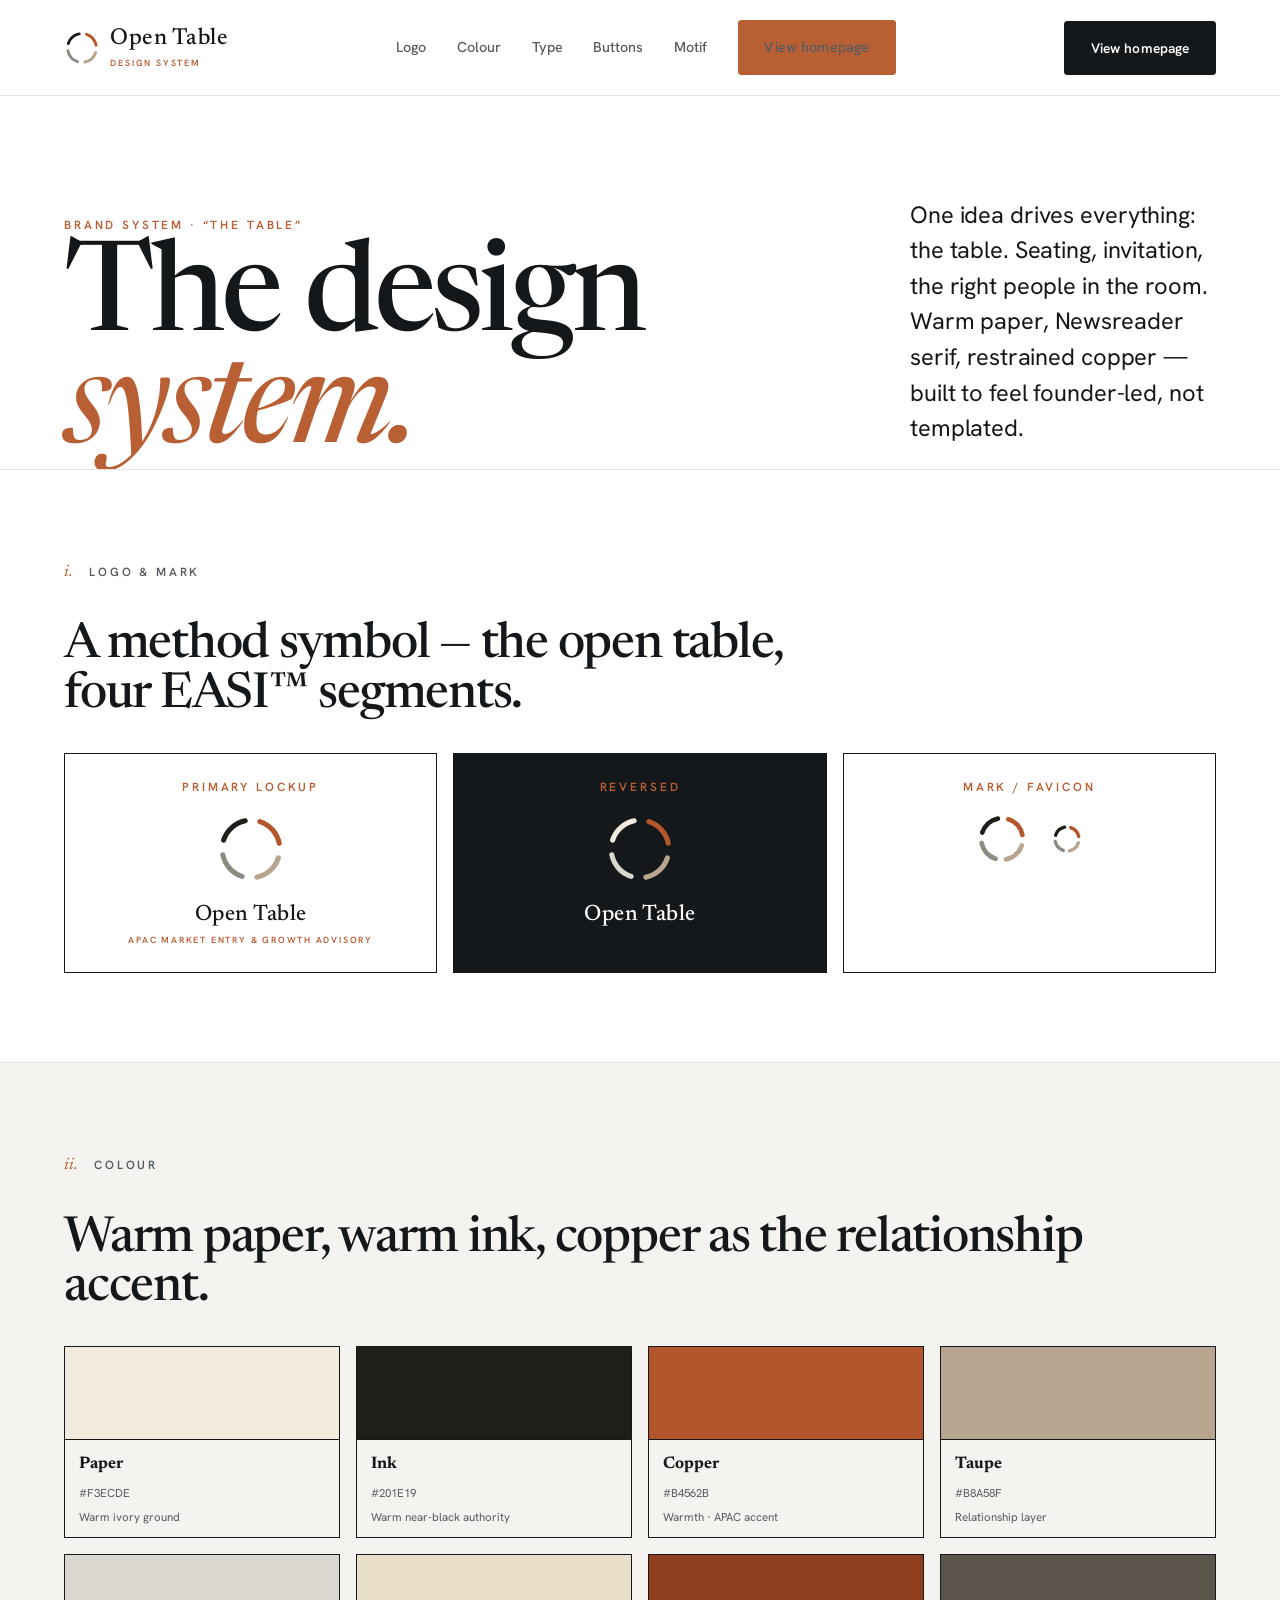
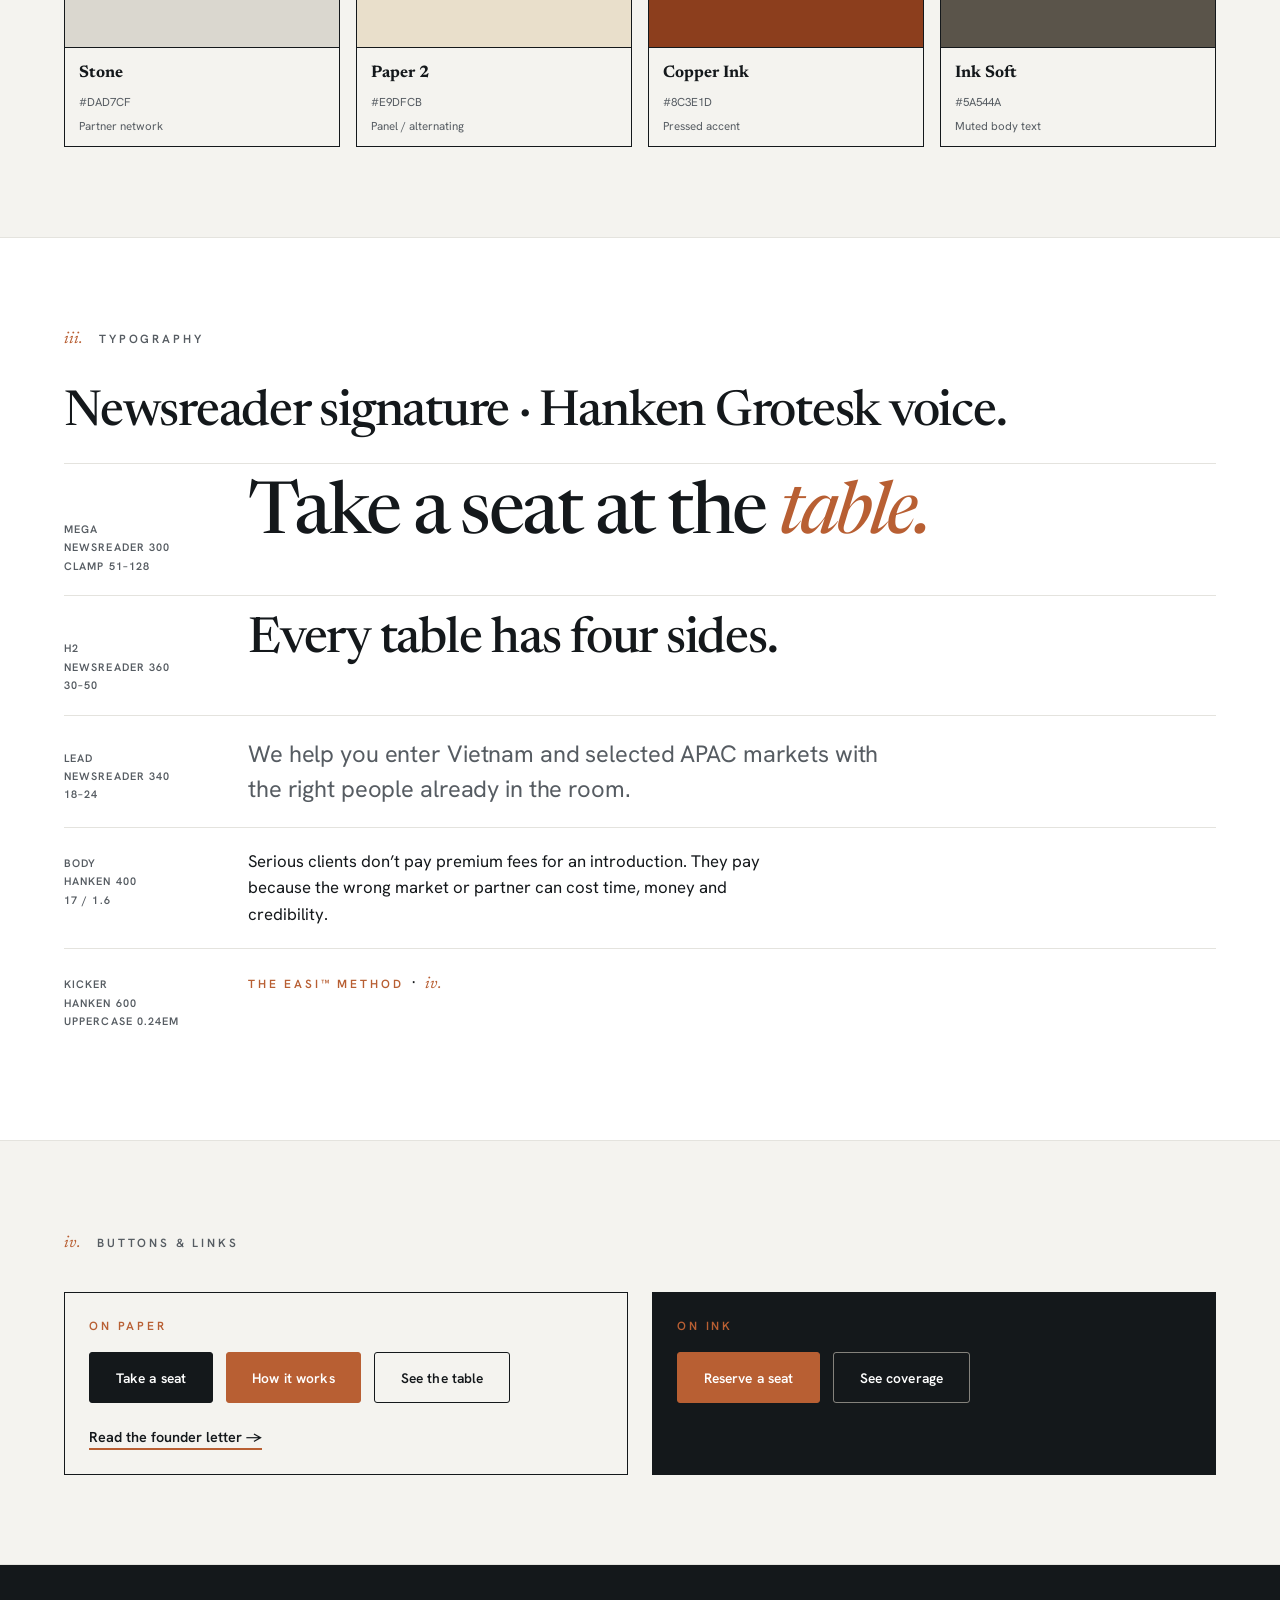
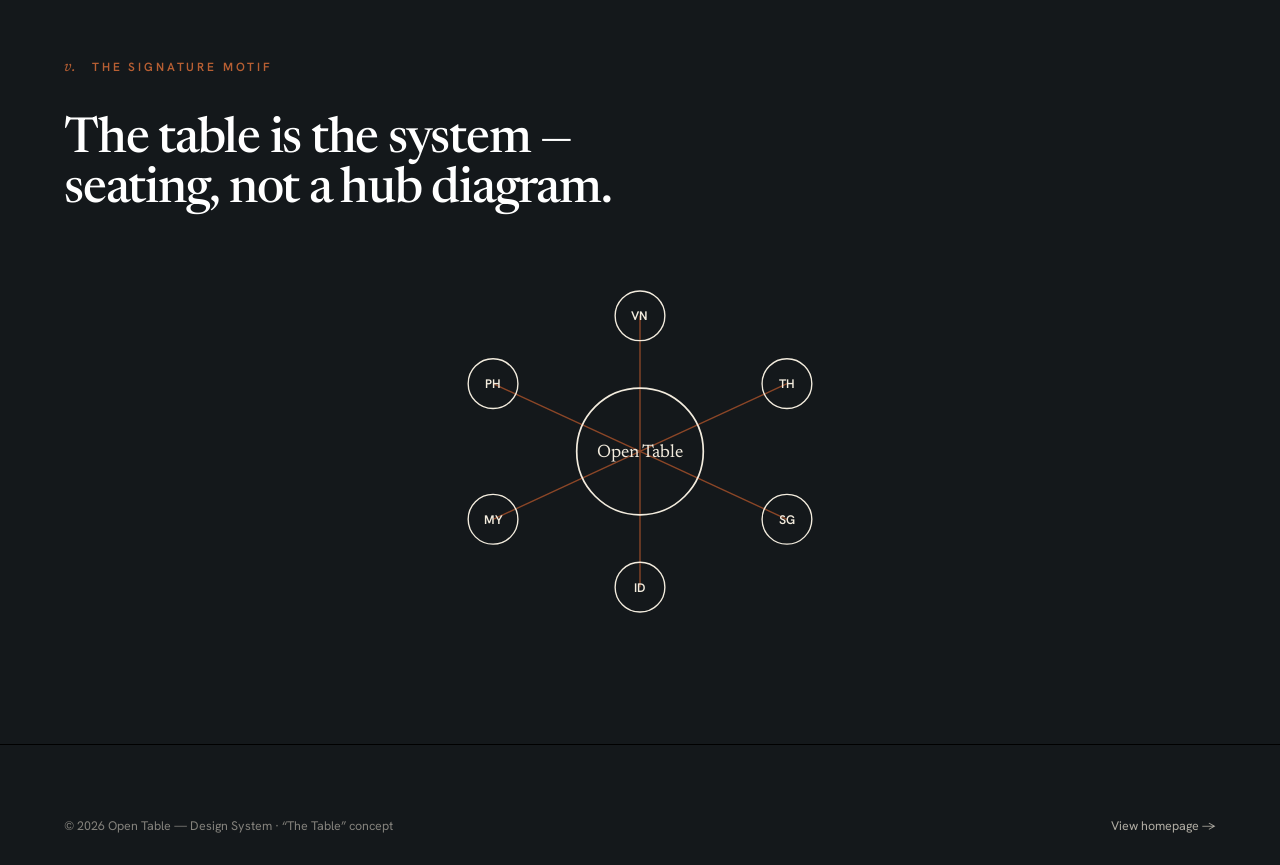
==== commit 288a1092: "Fix responsive: mobile nav, hero graphic, overflow guards - Add working mobile hamburger nav + CTA (" ====
--- a/design-system.html
+++ b/design-system.html
@@ -26,8 +26,10 @@
   </a>
   <nav class="mainnav">
     <a href="#logo">Logo</a><a href="#colour">Colour</a><a href="#type">Type</a><a href="#buttons">Buttons</a><a href="#motif">Motif</a>
+    <a class="btn btn--copper mainnav__cta" href="index.html">View homepage</a>
   </nav>
   <a class="btn btn--fill" href="index.html">View homepage</a>
+  <button class="navtoggle" aria-label="Menu" aria-expanded="false"><span></span></button>
 </header>
 
 <!-- INTRO -->
--- a/assets/css/tokens.css
+++ b/assets/css/tokens.css
@@ -1,22 +1,23 @@
 /* ============================================================
-   OPEN TABLE — Design Tokens  ·  "The Table" concept
+   OPEN TABLE — Design Tokens
+   Professional / high-contrast consulting direction
    ============================================================ */
 :root {
-  /* Warm paper + ink (not flat corporate white/beige) */
-  --paper:    #F3ECDE;   /* warm ivory ground            */
-  --paper-2:  #E9DFCB;   /* deeper panel                 */
-  --cream:    #FBF7EE;   /* raised surface               */
-  --ink:      #201E19;   /* warm near-black              */
-  --ink-soft: #5A544A;   /* muted body                   */
-  --line:     #D6C9AF;   /* warm hairline                */
+  /* Crisp, high-contrast base (was warm beige — killed the punch) */
+  --paper:    #FFFFFF;   /* clean ground                 */
+  --paper-2:  #F4F3EF;   /* subtle light section         */
+  --cream:    #FAFAF8;   /* raised surface               */
+  --ink:      #14181B;   /* near-black authority         */
+  --ink-soft: #565C62;   /* muted body                   */
+  --line:     #E4E3DE;   /* crisp light hairline         */
 
-  /* Brand palette (from deck, slightly enriched) */
-  --copper:      #B4562B;
-  --copper-ink:  #8C3E1D;
-  --copper-tint: #E7D3C2;
+  /* Accent — copper, used decisively */
+  --copper:      #B85F33;
+  --copper-ink:  #96431F;   /* for small text on white   */
+  --copper-tint: #F0E0D5;
   --taupe:       #B8A58F;
   --stone:       #DAD7CF;
-  --charcoal:    #201E19;
+  --charcoal:    #14181B;
 
   /* Semantic */
   --bg: var(--paper);
--- a/assets/css/style.css
+++ b/assets/css/style.css
@@ -17,12 +17,7 @@
   -webkit-font-smoothing:antialiased;
   text-rendering:optimizeLegibility;
   position:relative;
-}
-/* Paper grain — kills the flat-corporate feel */
-body::before{
-  content:""; position:fixed; inset:0; pointer-events:none; z-index:1; opacity:0.5;
-  background-image:url("data:image/svg+xml,%3Csvg xmlns='http://www.w3.org/2000/svg' width='140' height='140'%3E%3Cfilter id='n'%3E%3CfeTurbulence type='fractalNoise' baseFrequency='0.85' numOctaves='2' stitchTiles='stitch'/%3E%3C/filter%3E%3Crect width='100%25' height='100%25' filter='url(%23n)' opacity='0.55'/%3E%3C/svg%3E");
-  mix-blend-mode:multiply;
+  overflow-x:hidden;   /* guard against any accidental horizontal scroll */
 }
 body > *{ position:relative; z-index:2; }
 
@@ -35,12 +30,12 @@
 /* ---- Type roles ---- */
 h1,h2,h3{ margin:0; font-weight:400; }
 .serif{ font-family:var(--serif); }
-.mega{ font-family:var(--serif); font-weight:300; font-size:var(--fs-mega); line-height:0.92; letter-spacing:-0.03em; }
-.mega em, .h1 em, .h2 em{ font-style:italic; font-weight:340; }
-.h1{ font-family:var(--serif); font-weight:340; font-size:var(--fs-h1); line-height:1; letter-spacing:-0.025em; }
-.h2{ font-family:var(--serif); font-weight:360; font-size:var(--fs-h2); line-height:1.02; letter-spacing:-0.02em; }
-.h3{ font-family:var(--serif); font-weight:420; font-size:var(--fs-h3); line-height:1.12; letter-spacing:-0.01em; }
-.lead{ font-family:var(--serif); font-weight:340; font-size:var(--fs-lead); line-height:1.4; letter-spacing:-0.01em; }
+.mega{ font-family:var(--serif); font-weight:460; font-size:var(--fs-mega); line-height:0.9; letter-spacing:-0.035em; }
+.mega em, .h1 em, .h2 em{ font-style:italic; font-weight:460; color:var(--copper); }
+.h1{ font-family:var(--serif); font-weight:500; font-size:var(--fs-h1); line-height:0.98; letter-spacing:-0.03em; }
+.h2{ font-family:var(--serif); font-weight:500; font-size:var(--fs-h2); line-height:1; letter-spacing:-0.025em; }
+.h3{ font-family:var(--serif); font-weight:560; font-size:var(--fs-h3); line-height:1.1; letter-spacing:-0.015em; }
+.lead{ font-family:var(--sans); font-weight:400; font-size:var(--fs-lead); line-height:1.5; letter-spacing:-0.005em; color:var(--ink-soft); }
 .body-sans{ max-width:60ch; }
 
 /* small-caps label instead of mono-cosplay */
@@ -66,22 +61,48 @@
 .brand__ring{ width:36px; height:36px; flex:none; }
 .brand__name{ font-family:var(--serif); font-weight:500; font-size:1.45rem; letter-spacing:0.02em; line-height:1; }
 .brand__sub{ display:block; font-family:var(--sans); font-size:0.56rem; font-weight:600; letter-spacing:0.2em; text-transform:uppercase; color:var(--copper); margin-top:5px; }
+@media(max-width:520px){ .brand__sub{ display:none; } }
 .mainnav{ display:flex; align-items:center; gap:clamp(1rem,2.4vw,2rem); }
 .mainnav a{ font-family:var(--sans); font-weight:500; font-size:0.9rem; color:var(--ink-soft); transition:color .15s; }
 .mainnav a:hover{ color:var(--ink); }
-@media(max-width:940px){ .mainnav, .topbar .btn{ display:none; } }
+.mainnav__cta{ display:none; }
+.navtoggle{
+  display:none; width:44px; height:44px; border:1px solid var(--line); border-radius:3px;
+  background:var(--paper); cursor:pointer; padding:0; align-items:center; justify-content:center;
+}
+.navtoggle span{ position:relative; width:20px; height:1.5px; background:var(--ink); transition:.2s; }
+.navtoggle span::before,.navtoggle span::after{ content:""; position:absolute; left:0; width:20px; height:1.5px; background:var(--ink); transition:.2s; }
+.navtoggle span::before{ top:-6px; } .navtoggle span::after{ top:6px; }
+.topbar.nav-open .navtoggle span{ background:transparent; }
+.topbar.nav-open .navtoggle span::before{ top:0; transform:rotate(45deg); }
+.topbar.nav-open .navtoggle span::after{ top:0; transform:rotate(-45deg); }
+
+@media(max-width:940px){
+  .navtoggle{ display:inline-flex; }
+  .topbar > .btn{ display:none; }
+  .mainnav{
+    display:none; position:absolute; top:100%; left:0; right:0;
+    flex-direction:column; align-items:stretch; gap:0;
+    background:var(--paper); border-top:1px solid var(--line); border-bottom:1px solid var(--line);
+    padding:0.5rem var(--gutter) 1.25rem; box-shadow:0 20px 30px -24px rgba(20,24,27,0.4);
+  }
+  .topbar.nav-open .mainnav{ display:flex; }
+  .mainnav a{ padding:0.9rem 0; font-size:1rem; border-bottom:1px solid var(--line); }
+  .mainnav__cta{ display:inline-flex; justify-content:center; margin-top:1rem; border-bottom:0 !important; }
+}
 
 /* ============================================================
    BUTTONS
    ============================================================ */
 .btn{
   display:inline-flex; align-items:center; gap:0.55rem;
-  font-family:var(--sans); font-weight:600; font-size:0.9rem;
-  padding:0.85rem 1.5rem; border:1.5px solid var(--ink); border-radius:100px;
+  font-family:var(--sans); font-weight:600; font-size:0.86rem; letter-spacing:0.01em;
+  padding:0.95rem 1.6rem; border:1.5px solid var(--ink); border-radius:3px;
   background:transparent; color:var(--ink); cursor:pointer;
-  transition:background .18s, color .18s, transform .18s;
+  transition:background .18s, color .18s, transform .18s, box-shadow .18s;
 }
 .btn:hover{ transform:translateY(-2px); }
+.btn--copper:hover{ box-shadow:0 10px 24px -12px rgba(184,95,51,0.7); }
 .btn--fill{ background:var(--ink); color:var(--paper); }
 .btn--fill:hover{ background:var(--copper); border-color:var(--copper); }
 .btn--copper{ background:var(--copper); border-color:var(--copper); color:#fff; }
@@ -107,18 +128,28 @@
 /* the table graphic band */
 .tablewrap{ margin-top:clamp(2rem,4vw,3.5rem); }
 .tablefig{ width:100%; height:auto; display:block; }
-.hero__foot{ display:flex; flex-wrap:wrap; gap:1.5rem 2.5rem; padding:1.5rem 0 clamp(2rem,4vw,3rem); }
-.hero__foot div{ border-left:2px solid var(--copper); padding-left:0.9rem; }
-.hero__foot b{ font-family:var(--serif); font-size:1.25rem; display:block; line-height:1.1; }
-.hero__foot span{ font-size:0.82rem; color:var(--ink-soft); }
+.seats-m{ display:none; }
+@media(max-width:640px){
+  .tablefig{ display:none; }
+  .seats-m{ display:block; border-top:1px solid var(--line); border-bottom:1px solid var(--line); padding:1.25rem 0; }
+  .seats-m__k{ display:block; font-family:var(--sans); font-weight:600; font-size:0.66rem; letter-spacing:0.18em; text-transform:uppercase; color:var(--copper); margin-bottom:0.5rem; }
+  .seats-m__row{ font-family:var(--serif); font-weight:500; font-size:1.05rem; line-height:1.5; }
+}
+.hero__foot{ display:grid; grid-template-columns:repeat(3,1fr); gap:0; margin-top:clamp(2rem,4vw,3rem); border-top:1px solid var(--line); }
+.hero__foot div{ padding:1.5rem 1.5rem 0; border-left:1px solid var(--line); }
+.hero__foot div:first-child{ border-left:0; padding-left:0; }
+.hero__foot b{ font-family:var(--serif); font-weight:500; font-size:clamp(1.6rem,2.6vw,2.4rem); display:block; line-height:1; letter-spacing:-0.02em; }
+.hero__foot b em{ font-style:normal; color:var(--copper); }
+.hero__foot span{ display:block; margin-top:0.5rem; font-size:0.78rem; font-weight:500; letter-spacing:0.04em; color:var(--ink-soft); }
+@media(max-width:640px){ .hero__foot{ grid-template-columns:1fr; } .hero__foot div{ border-left:0; border-top:1px solid var(--line); padding:1.1rem 0 0; } .hero__foot div:first-child{ border-top:0; } }
 
 /* ============================================================
    INVITATION RULE (running line between the name letters)
    ============================================================ */
 .marquee{ background:var(--ink); color:var(--paper); }
 .marquee .wrap{ display:flex; align-items:center; justify-content:center; gap:1.5rem; flex-wrap:wrap; padding:0.85rem 0; }
-.marquee span{ font-family:var(--serif); font-style:italic; font-size:1.05rem; }
-.marquee .dot{ color:var(--copper); font-style:normal; }
+.marquee span{ font-family:var(--sans); font-weight:600; font-size:0.78rem; letter-spacing:0.18em; text-transform:uppercase; }
+.marquee .dot{ color:var(--copper); }
 
 /* ============================================================
    SECTION SHELL (varies via modifiers)
@@ -316,7 +347,7 @@
 .redline:first-child{ border-top:0; }
 .redline__not{
   text-align:right; font-family:var(--serif); font-size:clamp(1.1rem,2.2vw,1.75rem);
-  color:rgba(243,236,222,0.4); position:relative; letter-spacing:-0.01em; white-space:nowrap;
+  color:rgba(243,236,222,0.4); position:relative; letter-spacing:-0.01em;
 }
 .redline__not span{ position:relative; }
 .redline__not span::after{
@@ -326,7 +357,7 @@
 }
 .redline__arrow{ text-align:center; color:var(--copper); font-family:var(--serif); font-size:1.4rem; }
 .redline__is{ font-family:var(--serif); font-style:italic; font-size:clamp(1.25rem,2.6vw,2.05rem); letter-spacing:-0.01em; }
-@media(max-width:640px){
+@media(max-width:760px){
   .redline{ grid-template-columns:1fr; gap:0.15rem; padding:0.9rem 0; }
   .redline__not{ text-align:left; font-size:1.05rem; }
   .redline__arrow{ text-align:left; font-size:1rem; line-height:1; }
@@ -380,9 +411,9 @@
 .stp__lab{ font-family:var(--sans); font-weight:600; font-size:0.58rem; letter-spacing:0.12em; text-transform:uppercase; color:var(--ink-soft); }
 .stp--on .stp__dot{ background:var(--copper); border-color:var(--copper); color:#fff; }
 .stp--on .stp__lab{ color:var(--ink); }
-.stp__bar{ flex:1 1 auto; height:2px; background:var(--line); min-width:20px; }
+.stp__bar{ flex:1 1 auto; height:2px; background:var(--line); min-width:14px; }
 .stp__bar--on{ background:var(--copper); }
-@media(max-width:560px){ .stp{ width:3.5rem; } .stp__dot{ width:38px; height:38px; } }
+@media(max-width:560px){ .stepper{ max-width:100%; } .stp{ width:3rem; } .stp__dot{ width:34px; height:34px; font-size:1rem; } .stp__lab{ font-size:0.52rem; } }
 
 /* ============================================================
    INVITE v2 — reservation card
